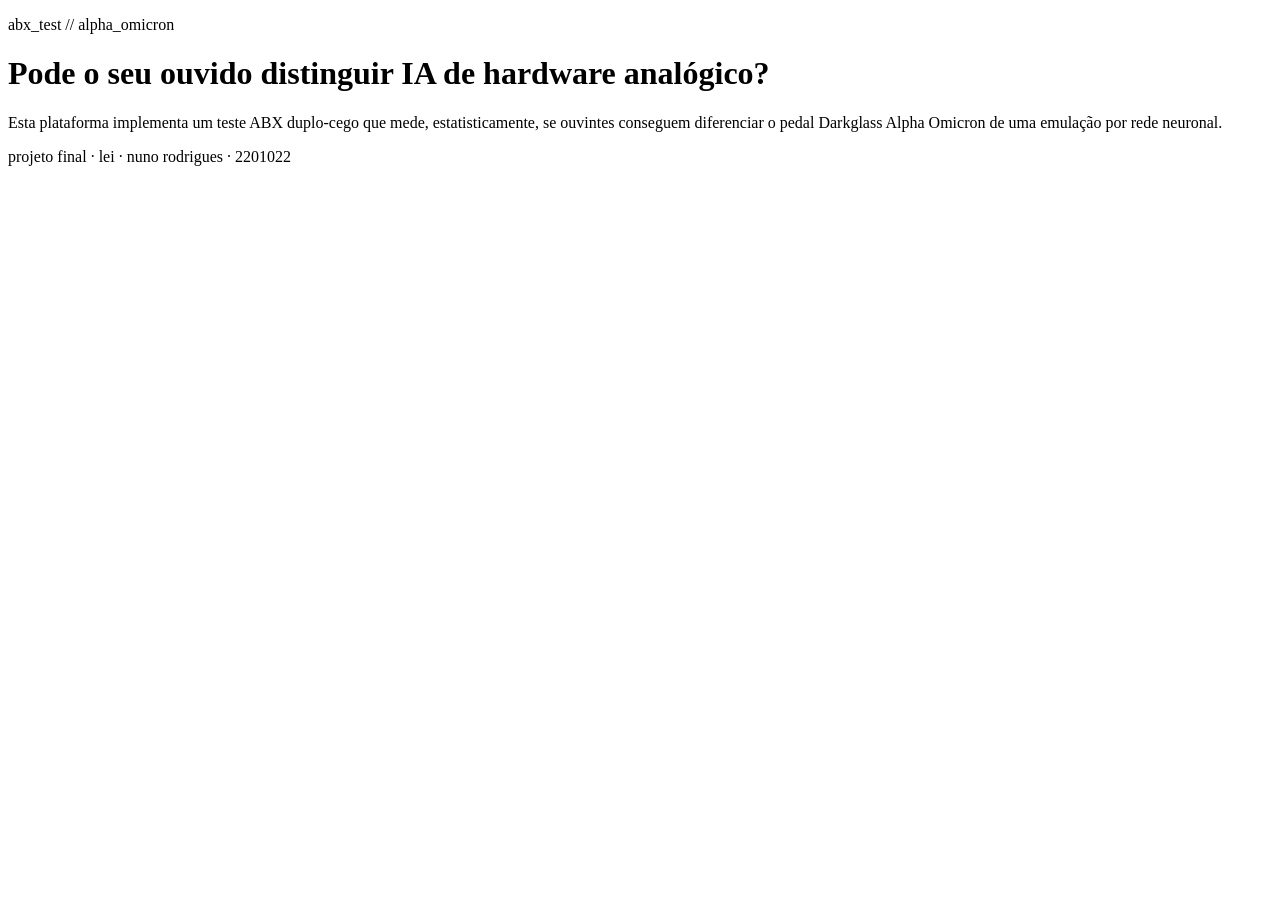
==== src/webapp_abx/index.html @ d3071142 "feat: código inicial da webapp ABX" ====
<!DOCTYPE html>
<html lang="pt">
<head>
    <meta charset="UTF-8">
    <meta name="viewport" content="width=device-width, initial-scale=1.0">
    <title>ABX Test · Alpha Omicron</title>
</head>
<body>

<header>
    <p>abx_test // alpha_omicron</p>
</header>

<main>
    <h1>Pode o seu ouvido distinguir IA de hardware analógico?</h1>
    <p>
        Esta plataforma implementa um teste ABX duplo-cego que mede,
        estatisticamente, se ouvintes conseguem diferenciar o pedal
        Darkglass Alpha Omicron de uma emulação por rede neuronal.
    </p>
</main>

<footer>
    <p>projeto final · lei · nuno rodrigues · 2201022</p>
</footer>

</body>
</html>
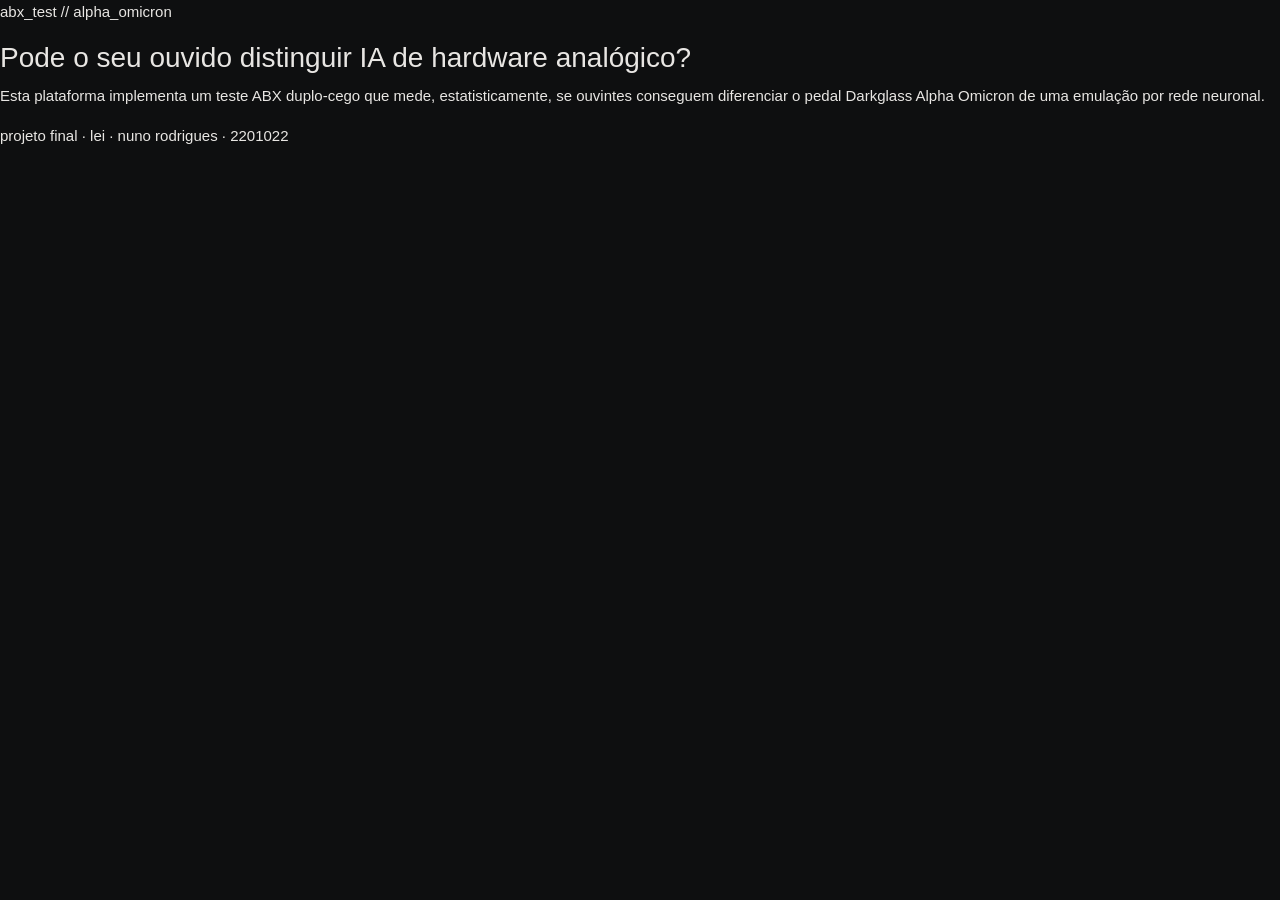
==== commit 84fa5999: "feat: adicionar base.css com tema dark e tipografia" ====
--- a/src/webapp_abx/index.html
+++ b/src/webapp_abx/index.html
@@ -4,6 +4,7 @@
     <meta charset="UTF-8">
     <meta name="viewport" content="width=device-width, initial-scale=1.0">
     <title>ABX Test · Alpha Omicron</title>
+    <link rel="stylesheet" href="css/base.css">
 </head>
 <body>
 
--- a/src/webapp_abx/css/base.css
+++ b/src/webapp_abx/css/base.css
@@ -0,0 +1,63 @@
+/* ============================================================
+   base.css — variáveis, reset, tipografia
+   ============================================================ */
+
+:root {
+    /* Paleta (dark por defeito) */
+    --bg-primary:    #0e0f10;
+    --bg-secondary:  #17191b;
+    --bg-tertiary:   #1f2225;
+    --text-primary:  #e8e6e3;
+    --text-secondary:#a8a6a3;
+    --text-tertiary: #6a6865;
+    --border-weak:   rgba(232, 230, 227, 0.08);
+    --border-medium: rgba(232, 230, 227, 0.15);
+    --border-strong: rgba(232, 230, 227, 0.30);
+    --accent:        #e8e6e3;
+    --accent-inverse:#0e0f10;
+
+    /* Tipografia */
+    --font-sans: -apple-system, BlinkMacSystemFont, "Segoe UI", Roboto, Arial, sans-serif;
+    --font-mono: "SF Mono", Menlo, Consolas, "Courier New", monospace;
+
+    /* Raios de canto */
+    --radius-sm: 4px;
+    --radius-md: 8px;
+    --radius-lg: 12px;
+
+    /* Transições */
+    --transition: 0.15s ease;
+
+    /* Largura máxima de conteúdo */
+    --content-max: 920px;
+}
+
+/* Reset mínimo */
+*, *::before, *::after {
+    box-sizing: border-box;
+    margin: 0;
+    padding: 0;
+}
+
+html {
+    font-size: 16px;
+}
+
+body {
+    font-family: var(--font-sans);
+    background: var(--bg-primary);
+    color: var(--text-primary);
+    line-height: 1.6;
+    min-height: 100vh;
+    -webkit-font-smoothing: antialiased;
+}
+
+/* Tipografia base */
+h1 { font-size: 28px; font-weight: 500; line-height: 1.3; margin-bottom: 0.5rem; }
+h2 { font-size: 20px; font-weight: 500; line-height: 1.3; margin-bottom: 0.5rem; }
+h3 { font-size: 16px; font-weight: 500; line-height: 1.3; margin-bottom: 0.5rem; }
+
+p {
+    font-size: 15px;
+    margin-bottom: 1rem;
+}
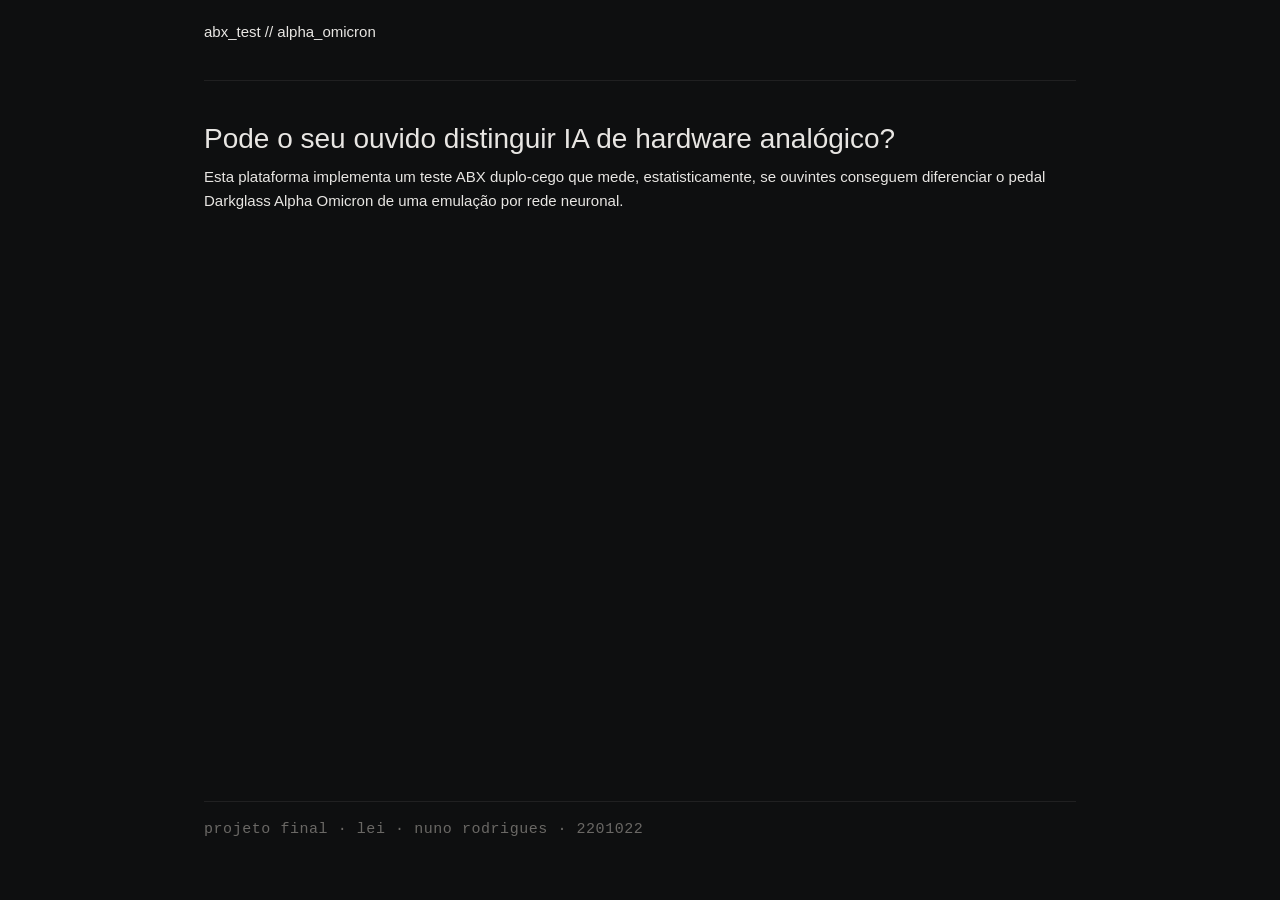
==== commit f82dc3eb: "feat: layout.css com estrutura header/main/footer" ====
--- a/src/webapp_abx/index.html
+++ b/src/webapp_abx/index.html
@@ -5,10 +5,11 @@
     <meta name="viewport" content="width=device-width, initial-scale=1.0">
     <title>ABX Test · Alpha Omicron</title>
     <link rel="stylesheet" href="css/base.css">
+    <link rel="stylesheet" href="css/layout.css">
 </head>
 <body>
-
-<header>
+<div class="page-wrap">
+<header class="site">
     <p>abx_test // alpha_omicron</p>
 </header>
 
@@ -21,9 +22,9 @@
     </p>
 </main>
 
-<footer>
+<footer class="site">
     <p>projeto final · lei · nuno rodrigues · 2201022</p>
 </footer>
-
+</div>
 </body>
 </html>
--- a/src/webapp_abx/css/base.css
+++ b/src/webapp_abx/css/base.css
@@ -1,7 +1,3 @@
-/* ============================================================
-   base.css — variáveis, reset, tipografia
-   ============================================================ */
-
 :root {
     /* Paleta (dark por defeito) */
     --bg-primary:    #0e0f10;
--- a/src/webapp_abx/css/layout.css
+++ b/src/webapp_abx/css/layout.css
@@ -0,0 +1,34 @@
+.page-wrap {
+    max-width: var(--content-max);
+    margin: 0 auto;
+    padding: 0 1.5rem;
+}
+
+header.site {
+    display: flex;
+    justify-content: space-between;
+    align-items: center;
+    padding: 1.25rem 0;
+    border-bottom: 1px solid var(--border-weak);
+    flex-wrap: wrap;
+    gap: 1rem;
+}
+
+main {
+    padding: 2.5rem 0 3rem;
+    min-height: calc(100vh - 180px);
+}
+
+footer.site {
+    padding: 1rem 0;
+    border-top: 1px solid var(--border-weak);
+    font-family: var(--font-mono);
+    font-size: 11px;
+    color: var(--text-tertiary);
+    letter-spacing: 0.05em;
+}
+
+/* Media query básica para mobile */
+@media (max-width: 640px) {
+    h1 { font-size: 24px; }
+}
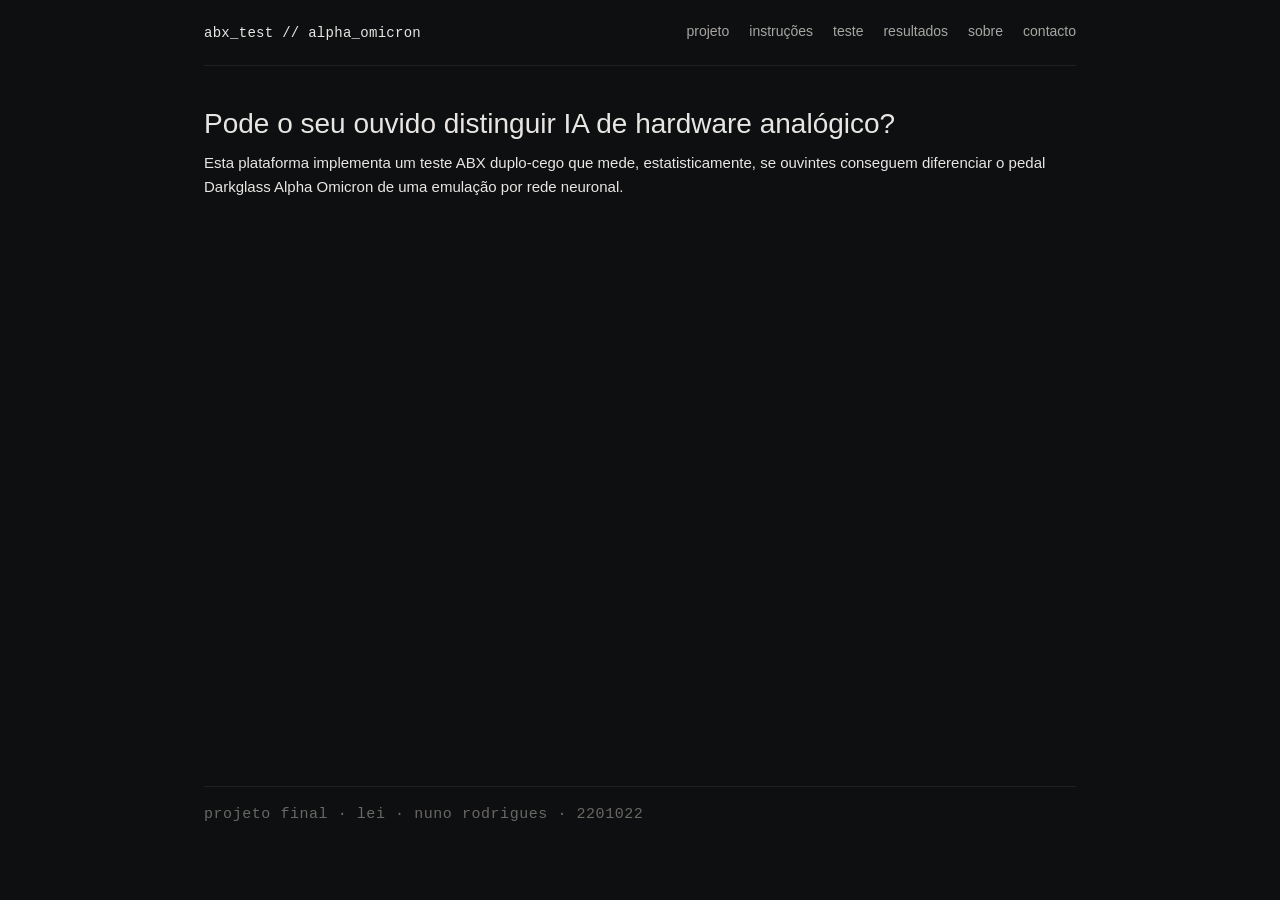
==== commit 3e6f6a8a: "feat: navegação principal" ====
--- a/src/webapp_abx/index.html
+++ b/src/webapp_abx/index.html
@@ -4,15 +4,23 @@
     <meta charset="UTF-8">
     <meta name="viewport" content="width=device-width, initial-scale=1.0">
     <title>ABX Test · Alpha Omicron</title>
+
     <link rel="stylesheet" href="css/base.css">
     <link rel="stylesheet" href="css/layout.css">
 </head>
 <body>
 <div class="page-wrap">
-<header class="site">
-    <p>abx_test // alpha_omicron</p>
-</header>
-
+    <header class="site">
+        <a href="index.html" class="brand">abx_test // alpha_omicron</a>
+        <nav class="site" aria-label="navegação principal">
+            <a href="project.html">projeto</a>
+            <a href="instructions.html">instruções</a>
+            <a href="test.html">teste</a>
+            <a href="results.html">resultados</a>
+            <a href="about.html">sobre</a>
+            <a href="contact.html">contacto</a>
+        </nav>
+    </header>
 <main>
     <h1>Pode o seu ouvido distinguir IA de hardware analógico?</h1>
     <p>
--- a/src/webapp_abx/css/layout.css
+++ b/src/webapp_abx/css/layout.css
@@ -28,7 +28,47 @@
     letter-spacing: 0.05em;
 }
 
+.brand {
+    font-family: var(--font-mono);
+    font-size: 14px;
+    letter-spacing: 0.02em;
+    color: var(--text-primary);
+    text-decoration: none;
+}
+
+.brand:hover {
+    text-decoration: none;
+}
+
+/* Navegação */
+nav.site {
+    display: flex;
+    align-items: center;
+    gap: 1.25rem;
+    flex-wrap: wrap;
+}
+
+nav.site a {
+    color: var(--text-secondary);
+    text-decoration: none;
+    font-size: 14px;
+    padding-bottom: 2px;
+    border-bottom: 1px solid transparent;
+    transition: color var(--transition), border-color var(--transition);
+}
+
+nav.site a:hover {
+    color: var(--text-primary);
+}
+
+nav.site a.active {
+    color: var(--text-primary);
+    border-bottom-color: var(--text-primary);
+}
+
 /* Media query básica para mobile */
 @media (max-width: 640px) {
     h1 { font-size: 24px; }
+    nav.site { gap: 0.75rem; }
+    nav.site a { font-size: 13px; }
 }
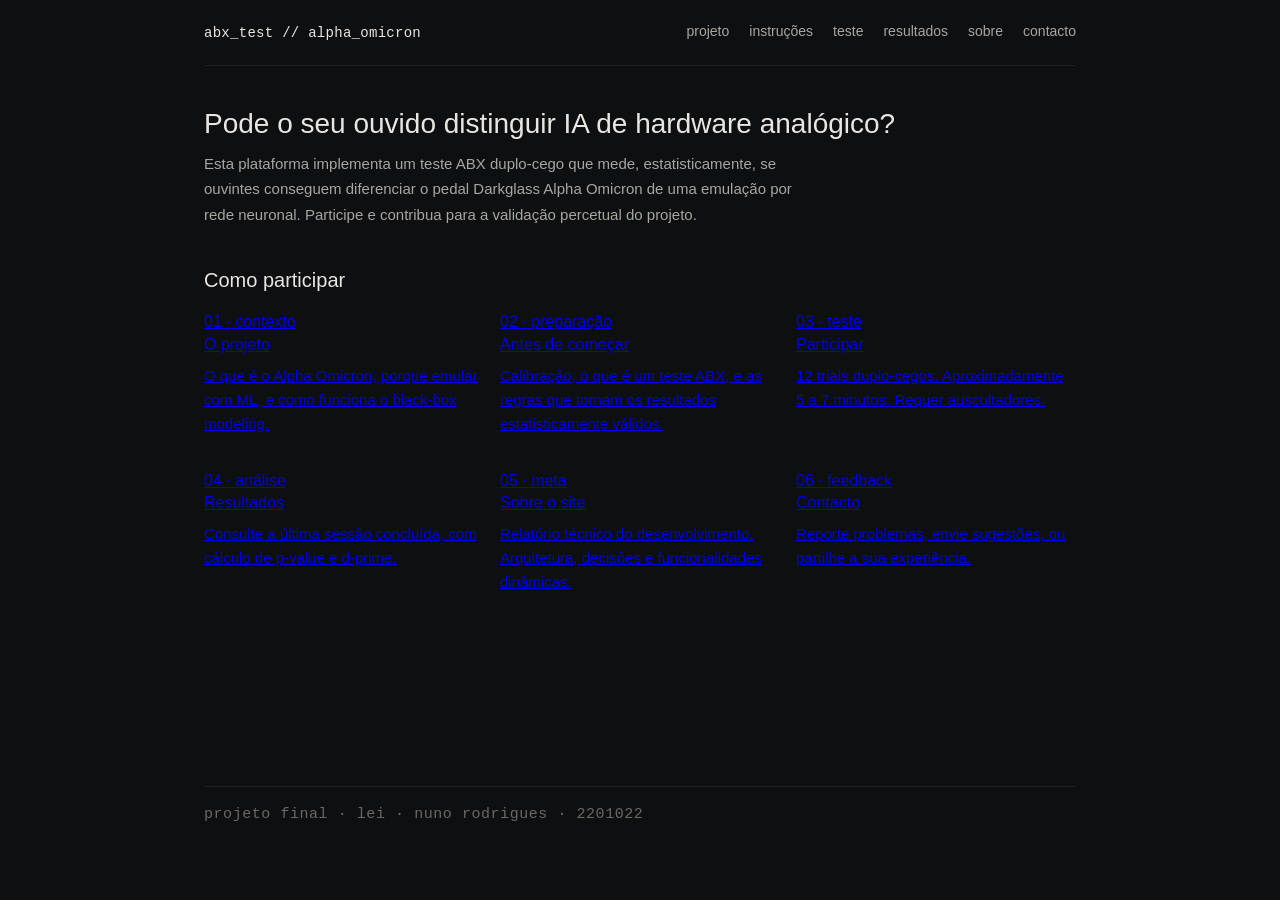
==== commit 68ee4839: "feat: index.html como página de distribuição com 6 cards" ====
--- a/src/webapp_abx/index.html
+++ b/src/webapp_abx/index.html
@@ -7,6 +7,7 @@
 
     <link rel="stylesheet" href="css/base.css">
     <link rel="stylesheet" href="css/layout.css">
+    <link rel="stylesheet" href="css/components.css">
 </head>
 <body>
 <div class="page-wrap">
@@ -21,15 +22,66 @@
             <a href="contact.html">contacto</a>
         </nav>
     </header>
-<main>
-    <h1>Pode o seu ouvido distinguir IA de hardware analógico?</h1>
-    <p>
-        Esta plataforma implementa um teste ABX duplo-cego que mede,
-        estatisticamente, se ouvintes conseguem diferenciar o pedal
-        Darkglass Alpha Omicron de uma emulação por rede neuronal.
-    </p>
-</main>
+    <main>
+        <section>
+            <h1>Pode o seu ouvido distinguir IA de hardware analógico?</h1>
+            <p class="lead">
+                Esta plataforma implementa um teste ABX duplo-cego que mede,
+                estatisticamente, se ouvintes conseguem diferenciar o pedal
+                Darkglass Alpha Omicron de uma emulação por rede neuronal.
+                Participe e contribua para a validação percetual do projeto.
+            </p>
+        </section>
 
+        <section>
+            <h2>Como participar</h2>
+            <div class="grid-3">
+
+                <a href="project.html" class="card-link">
+                    <span class="kicker">01 · contexto</span>
+                    <h3>O projeto</h3>
+                    <p>O que é o Alpha Omicron, porque emular com ML, e como
+                        funciona o black-box modeling.</p>
+                </a>
+
+                <a href="instructions.html" class="card-link">
+                    <span class="kicker">02 · preparação</span>
+                    <h3>Antes de começar</h3>
+                    <p>Calibração, o que é um teste ABX, e as regras que tornam
+                        os resultados estatisticamente válidos.</p>
+                </a>
+
+                <a href="test.html" class="card-link featured">
+                    <span class="kicker">03 · teste</span>
+                    <h3>Participar</h3>
+                    <p>12 trials duplo-cegos. Aproximadamente 5 a 7 minutos.
+                        Requer auscultadores.</p>
+                </a>
+
+                <a href="results.html" class="card-link">
+                    <span class="kicker">04 · análise</span>
+                    <h3>Resultados</h3>
+                    <p>Consulte a última sessão concluída, com cálculo de p-value
+                        e d-prime.</p>
+                </a>
+
+                <a href="about.html" class="card-link">
+                    <span class="kicker">05 · meta</span>
+                    <h3>Sobre o site</h3>
+                    <p>Relatório técnico do desenvolvimento. Arquitetura, decisões
+                        e funcionalidades dinâmicas.</p>
+                </a>
+
+                <a href="contact.html" class="card-link">
+                    <span class="kicker">06 · feedback</span>
+                    <h3>Contacto</h3>
+                    <p>Reporte problemas, envie sugestões, ou partilhe a sua
+                        experiência.</p>
+                </a>
+
+            </div>
+        </section>
+    </main>
 <footer class="site">
     <p>projeto final · lei · nuno rodrigues · 2201022</p>
 </footer>
--- a/src/webapp_abx/css/base.css
+++ b/src/webapp_abx/css/base.css
@@ -56,4 +56,27 @@
 p {
     font-size: 15px;
     margin-bottom: 1rem;
+}
+
+p.lead {
+    font-size: 15px;
+    color: var(--text-secondary);
+    max-width: 600px;
+    line-height: 1.7;
+    margin-bottom: 2rem;
+}
+
+section {
+    margin-bottom: 2.5rem;
+}
+
+section h2 {
+    margin-bottom: 1rem;
+}
+
+.grid-3 {
+    display: grid;
+    grid-template-columns: repeat(3, 1fr);
+    gap: 1rem;
+    margin-top: 1rem;
 }
--- a/src/webapp_abx/css/layout.css
+++ b/src/webapp_abx/css/layout.css
@@ -71,4 +71,5 @@
     h1 { font-size: 24px; }
     nav.site { gap: 0.75rem; }
     nav.site a { font-size: 13px; }
+    .grid-3 { grid-template-columns: 1fr; }
 }
--- a/src/webapp_abx/css/components.css
+++ b/src/webapp_abx/css/components.css
@@ -0,0 +1,16 @@
+.card {
+    background: var(--bg-secondary);
+    border: 1px solid var(--border-weak);
+    border-radius: var(--radius-lg);
+    padding: 1.25rem;
+}
+
+.card h3 {
+    margin-bottom: 0.5rem;
+}
+
+.card p {
+    color: var(--text-secondary);
+    font-size: 14px;
+    margin-bottom: 0;
+}
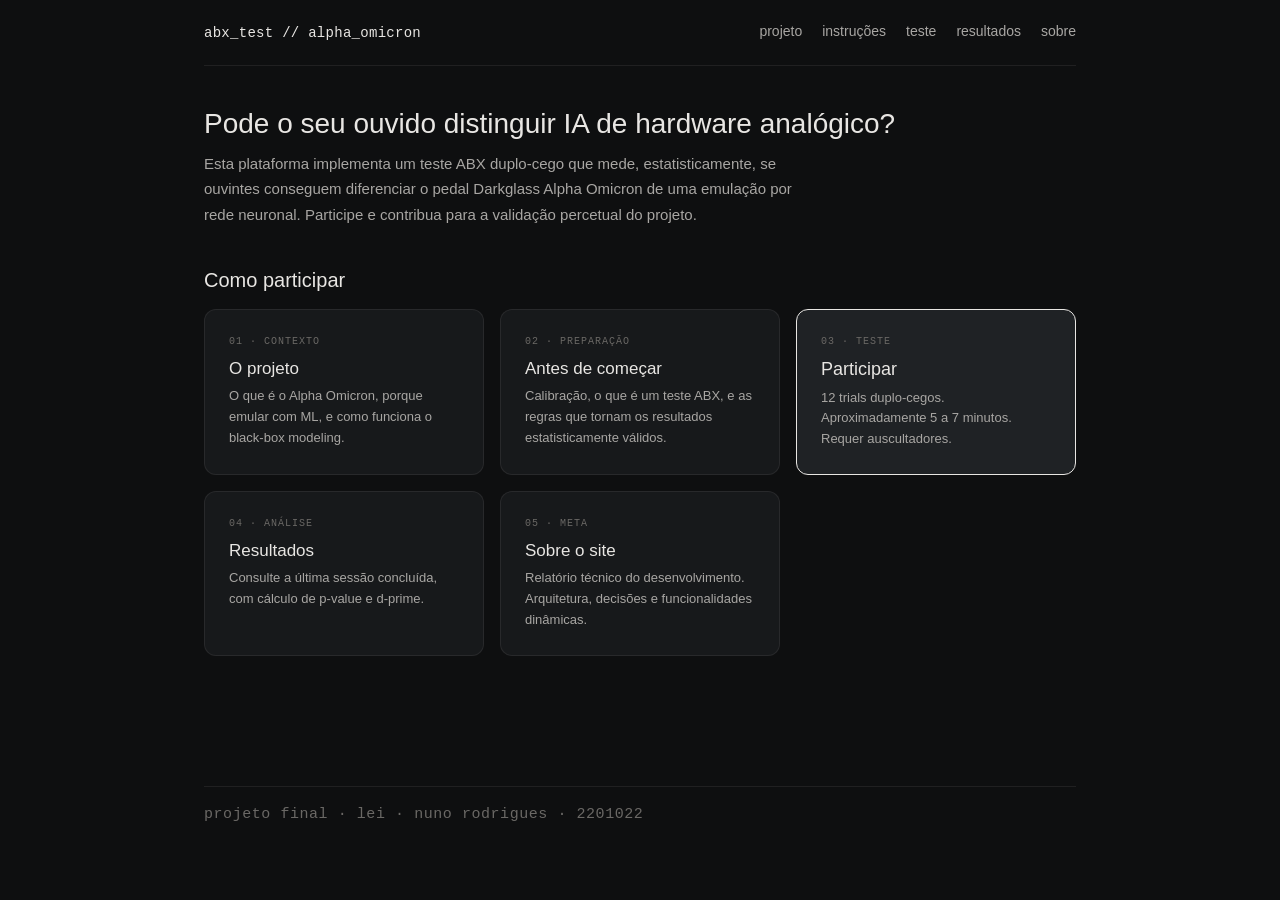
==== commit 0079dffd: "refactor: remover a página "contact.html"" ====
--- a/src/webapp_abx/index.html
+++ b/src/webapp_abx/index.html
@@ -19,7 +19,6 @@
             <a href="test.html">teste</a>
             <a href="results.html">resultados</a>
             <a href="about.html">sobre</a>
-            <a href="contact.html">contacto</a>
         </nav>
     </header>
     <main>
@@ -72,13 +71,6 @@
                         e funcionalidades dinâmicas.</p>
                 </a>
 
-                <a href="contact.html" class="card-link">
-                    <span class="kicker">06 · feedback</span>
-                    <h3>Contacto</h3>
-                    <p>Reporte problemas, envie sugestões, ou partilhe a sua
-                        experiência.</p>
-                </a>
-
             </div>
         </section>
     </main>
--- a/src/webapp_abx/css/base.css
+++ b/src/webapp_abx/css/base.css
@@ -73,10 +73,3 @@
 section h2 {
     margin-bottom: 1rem;
 }
-
-.grid-3 {
-    display: grid;
-    grid-template-columns: repeat(3, 1fr);
-    gap: 1rem;
-    margin-top: 1rem;
-}
--- a/src/webapp_abx/css/layout.css
+++ b/src/webapp_abx/css/layout.css
@@ -26,6 +26,27 @@
     font-size: 11px;
     color: var(--text-tertiary);
     letter-spacing: 0.05em;
+}
+
+.grid-2 {
+    display: grid;
+    grid-template-columns: repeat(2, 1fr);
+    gap: 1rem;
+    margin-top: 1rem;
+}
+
+.grid-3 {
+    display: grid;
+    grid-template-columns: repeat(3, 1fr);
+    gap: 1rem;
+    margin-top: 1rem;
+}
+
+.grid-4 {
+    display: grid;
+    grid-template-columns: repeat(4, 1fr);
+    gap: 0.75rem;
+    margin-top: 1rem;
 }
 
 .brand {
@@ -66,10 +87,17 @@
     border-bottom-color: var(--text-primary);
 }
 
+.results-stats {
+    margin: 1.5rem 0;
+}
+
 /* Media query básica para mobile */
 @media (max-width: 640px) {
     h1 { font-size: 24px; }
     nav.site { gap: 0.75rem; }
     nav.site a { font-size: 13px; }
-    .grid-3 { grid-template-columns: 1fr; }
+    .grid-3, .grid-2 { grid-template-columns: 1fr; }
+    .sample-grid { grid-template-columns: 1fr; }
+    .sample-card.x { grid-column: span 1; }
+    .grid-4 { grid-template-columns: repeat(2, 1fr); }
 }
--- a/src/webapp_abx/css/components.css
+++ b/src/webapp_abx/css/components.css
@@ -13,4 +13,415 @@
     color: var(--text-secondary);
     font-size: 14px;
     margin-bottom: 0;
+}
+
+/* card clicável */
+.card-link {
+    display: block;
+    padding: 1.5rem;
+    background: var(--bg-secondary);
+    border: 1px solid var(--border-weak);
+    border-radius: var(--radius-lg);
+    text-decoration: none;
+    color: var(--text-primary);
+    transition: border-color var(--transition), transform var(--transition);
+}
+
+.card-link:hover {
+    border-color: var(--border-strong);
+    text-decoration: none;
+    transform: translateY(-2px);
+}
+
+.card-link h3 {
+    font-size: 17px;
+    margin-bottom: 6px;
+}
+
+.card-link p {
+    font-size: 13px;
+    color: var(--text-secondary);
+    margin: 0;
+}
+
+.card-link.featured {
+    border-color: var(--text-primary);
+    background: var(--bg-tertiary);
+}
+
+.card-link.featured:hover {
+    transform: translateY(-3px);
+}
+
+.card-link.featured h3 {
+    font-size: 18px;
+}
+
+.kicker {
+    display: block;
+    font-family: var(--font-mono);
+    font-size: 10px;
+    text-transform: uppercase;
+    letter-spacing: 0.1em;
+    color: var(--text-tertiary);
+    margin-bottom: 8px;
+}
+
+/* Imagens */
+.product-shot {
+    margin: 1.5rem 0;
+}
+
+.product-shot img {
+    width: 100%;
+    max-width: 500px;
+    height: auto;
+    display: block;
+    border-radius: var(--radius-md);
+    border: 1px solid var(--border-weak);
+}
+
+.product-shot figcaption {
+    font-family: var(--font-mono);
+    font-size: 11px;
+    color: var(--text-tertiary);
+    margin-top: 8px;
+    letter-spacing: 0.03em;
+}
+
+.product-shot figcaption a {
+    color: var(--text-secondary);
+    text-decoration: underline;
+    text-decoration-color: var(--border-medium);
+    text-underline-offset: 2px;
+}
+
+.product-shot figcaption a:hover {
+    color: var(--text-primary);
+}
+
+/* Step list (01, 02, 03...) */
+.step-list {
+    list-style: none;
+    counter-reset: step;
+}
+
+.step-list li {
+    counter-increment: step;
+    position: relative;
+    padding-left: 3.5rem;
+    margin-bottom: 1.25rem;
+    min-height: 2rem;
+}
+
+.step-list li::before {
+    content: counter(step, decimal-leading-zero);
+    position: absolute;
+    left: 0;
+    top: 0;
+    font-family: var(--font-mono);
+    font-size: 13px;
+    color: var(--text-tertiary);
+    border: 1px solid var(--border-medium);
+    border-radius: var(--radius-md);
+    padding: 4px 8px;
+}
+
+.step-list li strong {
+    color: var(--text-primary);
+    margin-right: 4px;
+}
+
+/* ---------- Inline code ---------- */
+code {
+    font-family: var(--font-mono);
+    font-size: 0.92em;
+    background: var(--bg-secondary);
+    padding: 2px 6px;
+    border-radius: var(--radius-sm);
+    color: var(--text-primary);
+}
+/* ---------- Botões ---------- */
+.btn {
+    display: inline-block;
+    padding: 10px 20px;
+    font-family: var(--font-mono);
+    font-size: 13px;
+    letter-spacing: 0.05em;
+    background: transparent;
+    border: 1px solid var(--border-strong);
+    border-radius: var(--radius-md);
+    color: var(--text-primary);
+    cursor: pointer;
+    text-decoration: none;
+    transition: background var(--transition), border-color var(--transition);
+}
+
+.btn:hover {
+    background: var(--bg-secondary);
+    text-decoration: none;
+}
+
+.btn:disabled {
+    opacity: 0.4;
+    cursor: not-allowed;
+}
+
+.btn.primary {
+    background: var(--accent);
+    color: var(--accent-inverse);
+    border-color: var(--accent);
+}
+
+.btn.primary:hover {
+    opacity: 0.85;
+    background: var(--accent);
+}
+
+.button-row {
+    display: flex;
+    gap: 12px;
+    flex-wrap: wrap;
+    margin-top: 1rem;
+}
+
+/* Stats (reutilizada no intro ) */
+.stat {
+    background: var(--bg-secondary);
+    border-radius: var(--radius-md);
+    padding: 14px;
+}
+
+.stat-label {
+    font-family: var(--font-mono);
+    font-size: 10px;
+    color: var(--text-tertiary);
+    text-transform: uppercase;
+    letter-spacing: 0.08em;
+    margin-bottom: 6px;
+}
+
+.stat-value {
+    font-size: 22px;
+    font-weight: 500;
+    font-family: var(--font-mono);
+    color: var(--text-primary);
+}
+
+.intro-stats {
+    margin: 1.5rem 0 2rem;
+}
+
+/* Teste: meta + progresso */
+.trial-meta {
+    display: flex;
+    justify-content: space-between;
+    font-family: var(--font-mono);
+    font-size: 11px;
+    color: var(--text-tertiary);
+    text-transform: uppercase;
+    letter-spacing: 0.05em;
+    margin-bottom: 1rem;
+}
+
+.progress-bar {
+    display: flex;
+    gap: 4px;
+    margin-bottom: 2rem;
+}
+
+.progress-cell {
+    flex: 1;
+    height: 6px;
+    border-radius: 2px;
+    background: var(--bg-secondary);
+    transition: background var(--transition);
+}
+
+.progress-cell.done {
+    background: var(--text-primary);
+}
+
+.progress-cell.current {
+    background: var(--text-secondary);
+}
+
+/* Teste: samples A/B/X */
+.sample-grid {
+    display: grid;
+    grid-template-columns: 1fr 1fr;
+    gap: 12px;
+    margin-bottom: 1rem;
+}
+
+.sample-card {
+    background: var(--bg-secondary);
+    border: 1px solid var(--border-weak);
+    border-radius: var(--radius-lg);
+    padding: 1.25rem;
+}
+
+.sample-card.x {
+    grid-column: span 2;
+    background: var(--bg-tertiary);
+    border-color: var(--border-medium);
+}
+
+.sample-label {
+    display: flex;
+    justify-content: space-between;
+    align-items: baseline;
+    margin-bottom: 12px;
+}
+
+.sample-name {
+    font-family: var(--font-mono);
+    font-size: 14px;
+    letter-spacing: 0.1em;
+}
+
+.sample-id {
+    font-family: var(--font-mono);
+    font-size: 11px;
+    color: var(--text-tertiary);
+}
+
+.play-btn {
+    width: 100%;
+    padding: 16px;
+    font-family: var(--font-mono);
+    font-size: 13px;
+    letter-spacing: 0.05em;
+    background: transparent;
+    border: 1px solid var(--border-medium);
+    border-radius: var(--radius-md);
+    cursor: pointer;
+    color: var(--text-primary);
+    transition: background var(--transition), border-color var(--transition);
+}
+
+.play-btn:hover {
+    background: var(--bg-primary);
+    border-color: var(--border-strong);
+}
+
+.play-btn.playing {
+    background: var(--accent);
+    color: var(--accent-inverse);
+    border-color: var(--accent);
+}
+
+/* Teste: resposta */
+.answer-row {
+    margin-top: 2rem;
+    padding-top: 1.5rem;
+    border-top: 1px solid var(--border-weak);
+}
+
+.answer-prompt {
+    font-size: 14px;
+    color: var(--text-secondary);
+    margin-bottom: 12px;
+}
+
+.answer-btns {
+    display: grid;
+    grid-template-columns: 1fr 1fr;
+    gap: 12px;
+    margin-bottom: 1.5rem;
+}
+
+.answer-btn {
+    padding: 14px;
+    font-family: var(--font-mono);
+    font-size: 14px;
+    letter-spacing: 0.1em;
+    background: transparent;
+    border: 1px solid var(--border-medium);
+    border-radius: var(--radius-md);
+    cursor: pointer;
+    color: var(--text-primary);
+    transition: all var(--transition);
+}
+
+.answer-btn:hover {
+    border-color: var(--text-primary);
+    background: var(--bg-secondary);
+}
+
+.answer-btn.selected {
+    border-color: var(--text-primary);
+    background: var(--accent);
+    color: var(--accent-inverse);
+}
+
+.submit-row {
+    display: flex;
+    justify-content: flex-end;
+}
+
+/* Barra de progresso animada (results) */
+.bar-track {
+    background: var(--bg-secondary);
+    border-radius: var(--radius-md);
+    height: 10px;
+    overflow: hidden;
+    margin-top: 8px;
+}
+
+.bar-fill {
+    height: 100%;
+    background: var(--text-primary);
+    width: 0;
+    transition: width 1.2s ease-out;
+    border-radius: var(--radius-md);
+}
+
+/* Pills de resultado por trial */
+.trial-result-list {
+    display: grid;
+    grid-template-columns: repeat(auto-fit, minmax(60px, 1fr));
+    gap: 6px;
+    margin-top: 12px;
+}
+
+.trial-pill {
+    font-family: var(--font-mono);
+    font-size: 11px;
+    text-align: center;
+    padding: 8px 4px;
+    border-radius: var(--radius-sm);
+    background: var(--bg-secondary);
+    border: 1px solid var(--border-weak);
+}
+
+.trial-pill.hit {
+    background: rgba(127, 176, 105, 0.15);
+    border-color: rgba(127, 176, 105, 0.3);
+    color: #7fb069;
+}
+
+.trial-pill.miss {
+    background: rgba(224, 122, 95, 0.12);
+    border-color: rgba(224, 122, 95, 0.25);
+    color: #e07a5f;
+}
+
+/* Utilitários de texto/espaçamento */
+.muted { color: var(--text-secondary); }
+.dim   { color: var(--text-tertiary); }
+.mono  { font-family: var(--font-mono); }
+
+.text-sm { font-size: 12px; }
+.mt-sm   { margin-top: 1rem; }
+.mt-lg   { margin-top: 2rem; }
+
+.stat-caption {
+    font-size: 13px;
+    margin-bottom: 0.5rem;
+}
+
+.interpretation-text {
+    font-size: 14px;
+    line-height: 1.7;
 }
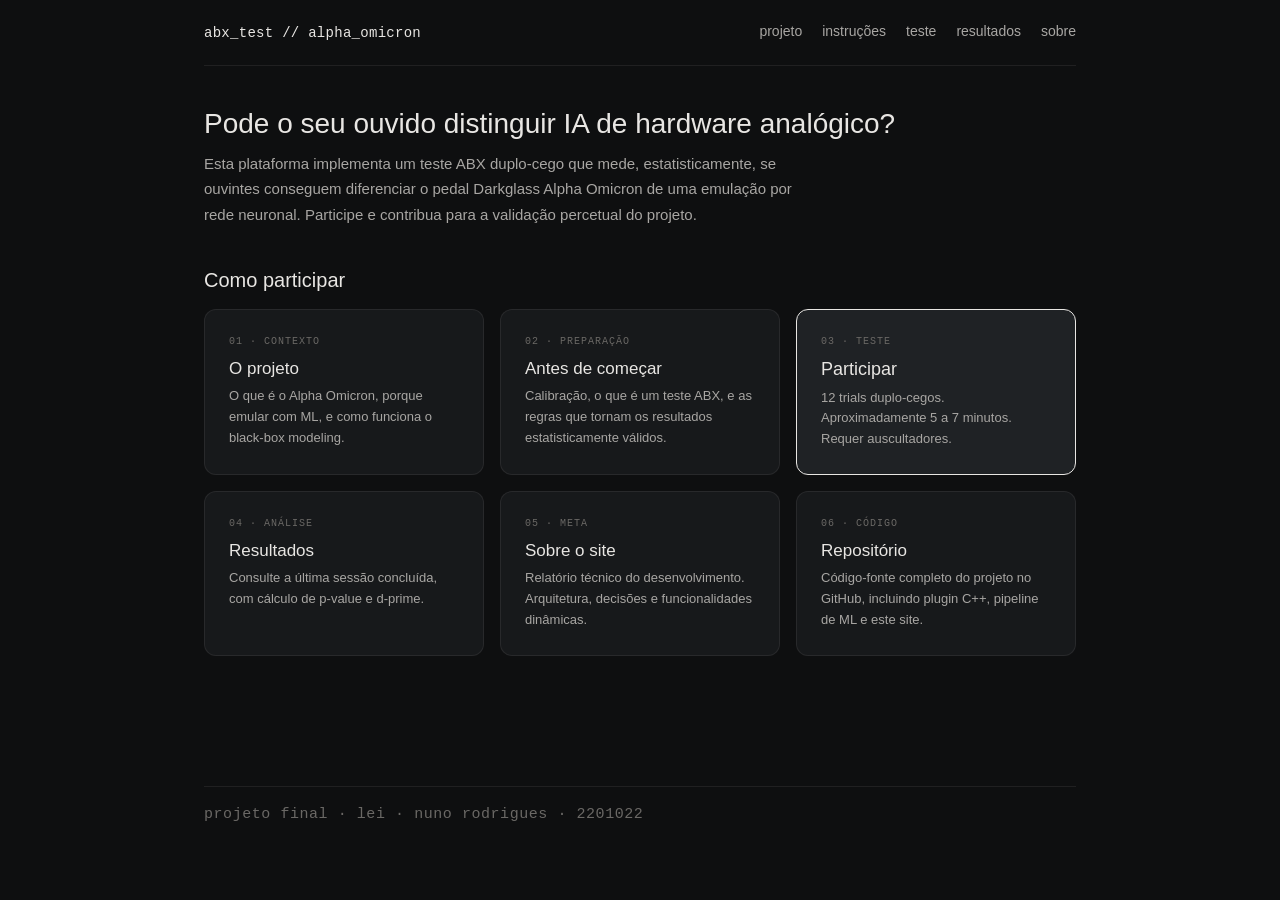
==== commit ac70a72c: "feat: adicionar "card-link" ao index.html com um link para o repositório do projeto" ====
--- a/src/webapp_abx/index.html
+++ b/src/webapp_abx/index.html
@@ -71,6 +71,14 @@
                         e funcionalidades dinâmicas.</p>
                 </a>
 
+                <a href="https://github.com/Zz0ne/Emulacao_de_Pedal_Analogico_com_Machine_Learning"
+                   target="_blank" rel="noopener" class="card-link">
+                    <span class="kicker">06 · código</span>
+                    <h3>Repositório</h3>
+                    <p>Código-fonte completo do projeto no GitHub, incluindo
+                        plugin C++, pipeline de ML e este site.</p>
+                </a>
+
             </div>
         </section>
     </main>
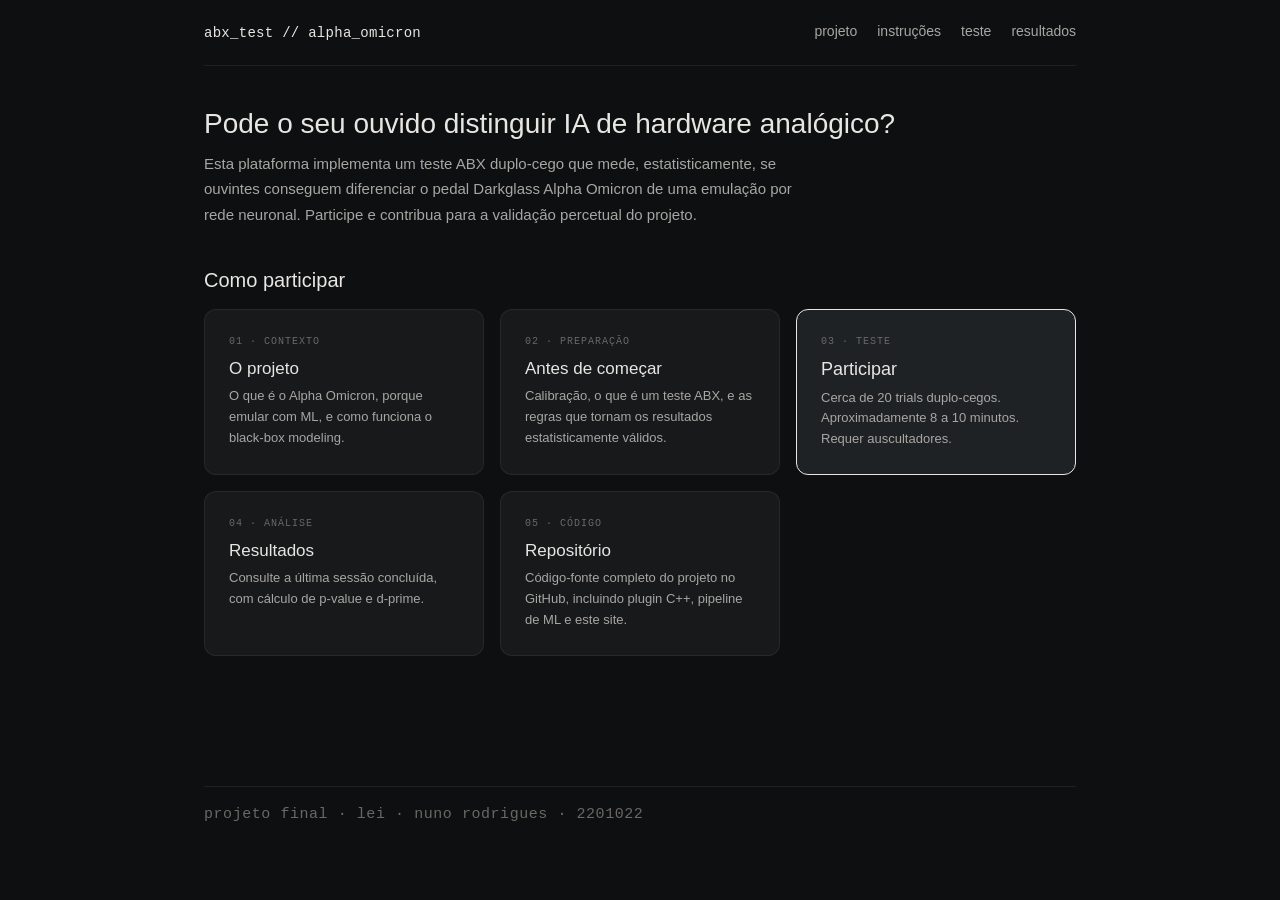
==== commit a28279f9: "feat: migrar webapp_abx para teste ABX real + deploy Docker" ====
--- a/src/webapp_abx/index.html
+++ b/src/webapp_abx/index.html
@@ -18,7 +18,6 @@
             <a href="instructions.html">instruções</a>
             <a href="test.html">teste</a>
             <a href="results.html">resultados</a>
-            <a href="about.html">sobre</a>
         </nav>
     </header>
     <main>
@@ -53,8 +52,8 @@
                 <a href="test.html" class="card-link featured">
                     <span class="kicker">03 · teste</span>
                     <h3>Participar</h3>
-                    <p>12 trials duplo-cegos. Aproximadamente 5 a 7 minutos.
-                        Requer auscultadores.</p>
+                    <p>Cerca de 20 trials duplo-cegos. Aproximadamente 8 a 10
+                        minutos. Requer auscultadores.</p>
                 </a>
 
                 <a href="results.html" class="card-link">
@@ -64,16 +63,9 @@
                         e d-prime.</p>
                 </a>
 
-                <a href="about.html" class="card-link">
-                    <span class="kicker">05 · meta</span>
-                    <h3>Sobre o site</h3>
-                    <p>Relatório técnico do desenvolvimento. Arquitetura, decisões
-                        e funcionalidades dinâmicas.</p>
-                </a>
-
                 <a href="https://github.com/Zz0ne/Emulacao_de_Pedal_Analogico_com_Machine_Learning"
                    target="_blank" rel="noopener" class="card-link">
-                    <span class="kicker">06 · código</span>
+                    <span class="kicker">05 · código</span>
                     <h3>Repositório</h3>
                     <p>Código-fonte completo do projeto no GitHub, incluindo
                         plugin C++, pipeline de ML e este site.</p>
--- a/src/webapp_abx/css/components.css
+++ b/src/webapp_abx/css/components.css
@@ -1,427 +1,544 @@
 .card {
-    background: var(--bg-secondary);
-    border: 1px solid var(--border-weak);
-    border-radius: var(--radius-lg);
-    padding: 1.25rem;
+  background: var(--bg-secondary);
+  border: 1px solid var(--border-weak);
+  border-radius: var(--radius-lg);
+  padding: 1.25rem;
 }
 
 .card h3 {
-    margin-bottom: 0.5rem;
+  margin-bottom: 0.5rem;
 }
 
 .card p {
-    color: var(--text-secondary);
-    font-size: 14px;
-    margin-bottom: 0;
+  color: var(--text-secondary);
+  font-size: 14px;
+  margin-bottom: 0;
 }
 
 /* card clicável */
 .card-link {
-    display: block;
-    padding: 1.5rem;
-    background: var(--bg-secondary);
-    border: 1px solid var(--border-weak);
-    border-radius: var(--radius-lg);
-    text-decoration: none;
-    color: var(--text-primary);
-    transition: border-color var(--transition), transform var(--transition);
+  display: block;
+  padding: 1.5rem;
+  background: var(--bg-secondary);
+  border: 1px solid var(--border-weak);
+  border-radius: var(--radius-lg);
+  text-decoration: none;
+  color: var(--text-primary);
+  transition:
+    border-color var(--transition),
+    transform var(--transition);
 }
 
 .card-link:hover {
-    border-color: var(--border-strong);
-    text-decoration: none;
-    transform: translateY(-2px);
+  border-color: var(--border-strong);
+  text-decoration: none;
+  transform: translateY(-2px);
 }
 
 .card-link h3 {
-    font-size: 17px;
-    margin-bottom: 6px;
+  font-size: 17px;
+  margin-bottom: 6px;
 }
 
 .card-link p {
-    font-size: 13px;
-    color: var(--text-secondary);
-    margin: 0;
+  font-size: 13px;
+  color: var(--text-secondary);
+  margin: 0;
 }
 
 .card-link.featured {
-    border-color: var(--text-primary);
-    background: var(--bg-tertiary);
+  border-color: var(--text-primary);
+  background: var(--bg-tertiary);
 }
 
 .card-link.featured:hover {
-    transform: translateY(-3px);
+  transform: translateY(-3px);
 }
 
 .card-link.featured h3 {
-    font-size: 18px;
+  font-size: 18px;
 }
 
 .kicker {
-    display: block;
-    font-family: var(--font-mono);
-    font-size: 10px;
-    text-transform: uppercase;
-    letter-spacing: 0.1em;
-    color: var(--text-tertiary);
-    margin-bottom: 8px;
+  display: block;
+  font-family: var(--font-mono);
+  font-size: 10px;
+  text-transform: uppercase;
+  letter-spacing: 0.1em;
+  color: var(--text-tertiary);
+  margin-bottom: 8px;
 }
 
 /* Imagens */
 .product-shot {
-    margin: 1.5rem 0;
+  margin: 1.5rem 0;
 }
 
 .product-shot img {
-    width: 100%;
-    max-width: 500px;
-    height: auto;
-    display: block;
-    border-radius: var(--radius-md);
-    border: 1px solid var(--border-weak);
+  width: 100%;
+  max-width: 500px;
+  height: auto;
+  display: block;
+  border-radius: var(--radius-md);
+  border: 1px solid var(--border-weak);
 }
 
 .product-shot figcaption {
-    font-family: var(--font-mono);
-    font-size: 11px;
-    color: var(--text-tertiary);
-    margin-top: 8px;
-    letter-spacing: 0.03em;
+  font-family: var(--font-mono);
+  font-size: 11px;
+  color: var(--text-tertiary);
+  margin-top: 8px;
+  letter-spacing: 0.03em;
 }
 
 .product-shot figcaption a {
-    color: var(--text-secondary);
-    text-decoration: underline;
-    text-decoration-color: var(--border-medium);
-    text-underline-offset: 2px;
+  color: var(--text-secondary);
+  text-decoration: underline;
+  text-decoration-color: var(--border-medium);
+  text-underline-offset: 2px;
 }
 
 .product-shot figcaption a:hover {
-    color: var(--text-primary);
+  color: var(--text-primary);
 }
 
 /* Step list (01, 02, 03...) */
 .step-list {
-    list-style: none;
-    counter-reset: step;
+  list-style: none;
+  counter-reset: step;
 }
 
 .step-list li {
-    counter-increment: step;
-    position: relative;
-    padding-left: 3.5rem;
-    margin-bottom: 1.25rem;
-    min-height: 2rem;
+  counter-increment: step;
+  position: relative;
+  padding-left: 3.5rem;
+  margin-bottom: 1.25rem;
+  min-height: 2rem;
 }
 
 .step-list li::before {
-    content: counter(step, decimal-leading-zero);
-    position: absolute;
-    left: 0;
-    top: 0;
-    font-family: var(--font-mono);
-    font-size: 13px;
-    color: var(--text-tertiary);
-    border: 1px solid var(--border-medium);
-    border-radius: var(--radius-md);
-    padding: 4px 8px;
+  content: counter(step, decimal-leading-zero);
+  position: absolute;
+  left: 0;
+  top: 0;
+  font-family: var(--font-mono);
+  font-size: 13px;
+  color: var(--text-tertiary);
+  border: 1px solid var(--border-medium);
+  border-radius: var(--radius-md);
+  padding: 4px 8px;
 }
 
 .step-list li strong {
-    color: var(--text-primary);
-    margin-right: 4px;
+  color: var(--text-primary);
+  margin-right: 4px;
 }
 
 /* ---------- Inline code ---------- */
 code {
-    font-family: var(--font-mono);
-    font-size: 0.92em;
-    background: var(--bg-secondary);
-    padding: 2px 6px;
-    border-radius: var(--radius-sm);
-    color: var(--text-primary);
+  font-family: var(--font-mono);
+  font-size: 0.92em;
+  background: var(--bg-secondary);
+  padding: 2px 6px;
+  border-radius: var(--radius-sm);
+  color: var(--text-primary);
 }
 /* ---------- Botões ---------- */
 .btn {
-    display: inline-block;
-    padding: 10px 20px;
-    font-family: var(--font-mono);
-    font-size: 13px;
-    letter-spacing: 0.05em;
-    background: transparent;
-    border: 1px solid var(--border-strong);
-    border-radius: var(--radius-md);
-    color: var(--text-primary);
-    cursor: pointer;
-    text-decoration: none;
-    transition: background var(--transition), border-color var(--transition);
+  display: inline-block;
+  padding: 10px 20px;
+  font-family: var(--font-mono);
+  font-size: 13px;
+  letter-spacing: 0.05em;
+  background: transparent;
+  border: 1px solid var(--border-strong);
+  border-radius: var(--radius-md);
+  color: var(--text-primary);
+  cursor: pointer;
+  text-decoration: none;
+  transition:
+    background var(--transition),
+    border-color var(--transition);
 }
 
 .btn:hover {
-    background: var(--bg-secondary);
-    text-decoration: none;
+  background: var(--bg-secondary);
+  text-decoration: none;
 }
 
 .btn:disabled {
-    opacity: 0.4;
-    cursor: not-allowed;
+  opacity: 0.4;
+  cursor: not-allowed;
 }
 
 .btn.primary {
-    background: var(--accent);
-    color: var(--accent-inverse);
-    border-color: var(--accent);
+  background: var(--accent);
+  color: var(--accent-inverse);
+  border-color: var(--accent);
 }
 
 .btn.primary:hover {
-    opacity: 0.85;
-    background: var(--accent);
+  opacity: 0.85;
+  background: var(--accent);
 }
 
 .button-row {
-    display: flex;
-    gap: 12px;
-    flex-wrap: wrap;
-    margin-top: 1rem;
+  display: flex;
+  gap: 12px;
+  flex-wrap: wrap;
+  margin-top: 1rem;
 }
 
 /* Stats (reutilizada no intro ) */
 .stat {
-    background: var(--bg-secondary);
-    border-radius: var(--radius-md);
-    padding: 14px;
+  background: var(--bg-secondary);
+  border-radius: var(--radius-md);
+  padding: 14px;
 }
 
 .stat-label {
-    font-family: var(--font-mono);
-    font-size: 10px;
-    color: var(--text-tertiary);
-    text-transform: uppercase;
-    letter-spacing: 0.08em;
-    margin-bottom: 6px;
+  font-family: var(--font-mono);
+  font-size: 10px;
+  color: var(--text-tertiary);
+  text-transform: uppercase;
+  letter-spacing: 0.08em;
+  margin-bottom: 6px;
 }
 
 .stat-value {
-    font-size: 22px;
-    font-weight: 500;
-    font-family: var(--font-mono);
-    color: var(--text-primary);
+  font-size: 22px;
+  font-weight: 500;
+  font-family: var(--font-mono);
+  color: var(--text-primary);
 }
 
 .intro-stats {
-    margin: 1.5rem 0 2rem;
+  margin: 1.5rem 0 2rem;
 }
 
 /* Teste: meta + progresso */
 .trial-meta {
-    display: flex;
-    justify-content: space-between;
-    font-family: var(--font-mono);
-    font-size: 11px;
-    color: var(--text-tertiary);
-    text-transform: uppercase;
-    letter-spacing: 0.05em;
-    margin-bottom: 1rem;
+  display: flex;
+  justify-content: space-between;
+  font-family: var(--font-mono);
+  font-size: 11px;
+  color: var(--text-tertiary);
+  text-transform: uppercase;
+  letter-spacing: 0.05em;
+  margin-bottom: 1rem;
 }
 
 .progress-bar {
-    display: flex;
-    gap: 4px;
-    margin-bottom: 2rem;
+  display: flex;
+  gap: 4px;
+  margin-bottom: 2rem;
 }
 
 .progress-cell {
-    flex: 1;
-    height: 6px;
-    border-radius: 2px;
-    background: var(--bg-secondary);
-    transition: background var(--transition);
+  flex: 1;
+  height: 6px;
+  border-radius: 2px;
+  background: var(--bg-secondary);
+  transition: background var(--transition);
 }
 
 .progress-cell.done {
-    background: var(--text-primary);
+  background: var(--text-primary);
 }
 
 .progress-cell.current {
-    background: var(--text-secondary);
+  background: var(--text-secondary);
 }
 
 /* Teste: samples A/B/X */
 .sample-grid {
-    display: grid;
-    grid-template-columns: 1fr 1fr;
-    gap: 12px;
-    margin-bottom: 1rem;
+  display: grid;
+  grid-template-columns: 1fr 1fr;
+  gap: 12px;
+  margin-bottom: 1rem;
 }
 
 .sample-card {
-    background: var(--bg-secondary);
-    border: 1px solid var(--border-weak);
-    border-radius: var(--radius-lg);
-    padding: 1.25rem;
+  background: var(--bg-secondary);
+  border: 1px solid var(--border-weak);
+  border-radius: var(--radius-lg);
+  padding: 1.25rem;
 }
 
 .sample-card.x {
-    grid-column: span 2;
-    background: var(--bg-tertiary);
-    border-color: var(--border-medium);
+  grid-column: span 2;
+  background: var(--bg-tertiary);
+  border-color: var(--border-medium);
 }
 
 .sample-label {
-    display: flex;
-    justify-content: space-between;
-    align-items: baseline;
-    margin-bottom: 12px;
+  display: flex;
+  justify-content: space-between;
+  align-items: baseline;
+  margin-bottom: 12px;
 }
 
 .sample-name {
-    font-family: var(--font-mono);
-    font-size: 14px;
-    letter-spacing: 0.1em;
+  font-family: var(--font-mono);
+  font-size: 14px;
+  letter-spacing: 0.1em;
 }
 
 .sample-id {
-    font-family: var(--font-mono);
-    font-size: 11px;
-    color: var(--text-tertiary);
+  font-family: var(--font-mono);
+  font-size: 11px;
+  color: var(--text-tertiary);
 }
 
 .play-btn {
-    width: 100%;
-    padding: 16px;
-    font-family: var(--font-mono);
-    font-size: 13px;
-    letter-spacing: 0.05em;
-    background: transparent;
-    border: 1px solid var(--border-medium);
-    border-radius: var(--radius-md);
-    cursor: pointer;
-    color: var(--text-primary);
-    transition: background var(--transition), border-color var(--transition);
+  width: 100%;
+  padding: 16px;
+  font-family: var(--font-mono);
+  font-size: 13px;
+  letter-spacing: 0.05em;
+  background: transparent;
+  border: 1px solid var(--border-medium);
+  border-radius: var(--radius-md);
+  cursor: pointer;
+  color: var(--text-primary);
+  transition:
+    background var(--transition),
+    border-color var(--transition);
 }
 
 .play-btn:hover {
-    background: var(--bg-primary);
-    border-color: var(--border-strong);
+  background: var(--bg-primary);
+  border-color: var(--border-strong);
 }
 
 .play-btn.playing {
-    background: var(--accent);
-    color: var(--accent-inverse);
-    border-color: var(--accent);
+  background: var(--accent);
+  color: var(--accent-inverse);
+  border-color: var(--accent);
 }
 
 /* Teste: resposta */
 .answer-row {
-    margin-top: 2rem;
-    padding-top: 1.5rem;
-    border-top: 1px solid var(--border-weak);
+  margin-top: 2rem;
+  padding-top: 1.5rem;
+  border-top: 1px solid var(--border-weak);
 }
 
 .answer-prompt {
-    font-size: 14px;
-    color: var(--text-secondary);
-    margin-bottom: 12px;
+  font-size: 14px;
+  color: var(--text-secondary);
+  margin-bottom: 12px;
 }
 
 .answer-btns {
-    display: grid;
-    grid-template-columns: 1fr 1fr;
-    gap: 12px;
-    margin-bottom: 1.5rem;
+  display: grid;
+  grid-template-columns: 1fr 1fr;
+  gap: 12px;
+  margin-bottom: 1.5rem;
 }
 
 .answer-btn {
-    padding: 14px;
-    font-family: var(--font-mono);
-    font-size: 14px;
-    letter-spacing: 0.1em;
-    background: transparent;
-    border: 1px solid var(--border-medium);
-    border-radius: var(--radius-md);
-    cursor: pointer;
-    color: var(--text-primary);
-    transition: all var(--transition);
+  padding: 14px;
+  font-family: var(--font-mono);
+  font-size: 14px;
+  letter-spacing: 0.1em;
+  background: transparent;
+  border: 1px solid var(--border-medium);
+  border-radius: var(--radius-md);
+  cursor: pointer;
+  color: var(--text-primary);
+  transition: all var(--transition);
 }
 
 .answer-btn:hover {
-    border-color: var(--text-primary);
-    background: var(--bg-secondary);
+  border-color: var(--text-primary);
+  background: var(--bg-secondary);
 }
 
 .answer-btn.selected {
-    border-color: var(--text-primary);
-    background: var(--accent);
-    color: var(--accent-inverse);
+  border-color: var(--text-primary);
+  background: var(--accent);
+  color: var(--accent-inverse);
 }
 
 .submit-row {
-    display: flex;
-    justify-content: flex-end;
+  display: flex;
+  justify-content: flex-end;
 }
 
 /* Barra de progresso animada (results) */
 .bar-track {
-    background: var(--bg-secondary);
-    border-radius: var(--radius-md);
-    height: 10px;
-    overflow: hidden;
-    margin-top: 8px;
+  background: var(--bg-secondary);
+  border-radius: var(--radius-md);
+  height: 10px;
+  overflow: hidden;
+  margin-top: 8px;
 }
 
 .bar-fill {
-    height: 100%;
-    background: var(--text-primary);
-    width: 0;
-    transition: width 1.2s ease-out;
-    border-radius: var(--radius-md);
+  height: 100%;
+  background: var(--text-primary);
+  width: 0;
+  transition: width 1.2s ease-out;
+  border-radius: var(--radius-md);
 }
 
 /* Pills de resultado por trial */
 .trial-result-list {
-    display: grid;
-    grid-template-columns: repeat(auto-fit, minmax(60px, 1fr));
-    gap: 6px;
-    margin-top: 12px;
+  display: grid;
+  grid-template-columns: repeat(auto-fit, minmax(60px, 1fr));
+  gap: 6px;
+  margin-top: 12px;
 }
 
 .trial-pill {
-    font-family: var(--font-mono);
-    font-size: 11px;
-    text-align: center;
-    padding: 8px 4px;
-    border-radius: var(--radius-sm);
-    background: var(--bg-secondary);
-    border: 1px solid var(--border-weak);
+  font-family: var(--font-mono);
+  font-size: 11px;
+  text-align: center;
+  padding: 8px 4px;
+  border-radius: var(--radius-sm);
+  background: var(--bg-secondary);
+  border: 1px solid var(--border-weak);
 }
 
 .trial-pill.hit {
-    background: rgba(127, 176, 105, 0.15);
-    border-color: rgba(127, 176, 105, 0.3);
-    color: #7fb069;
+  background: rgba(127, 176, 105, 0.15);
+  border-color: rgba(127, 176, 105, 0.3);
+  color: #7fb069;
 }
 
 .trial-pill.miss {
-    background: rgba(224, 122, 95, 0.12);
-    border-color: rgba(224, 122, 95, 0.25);
-    color: #e07a5f;
+  background: rgba(224, 122, 95, 0.12);
+  border-color: rgba(224, 122, 95, 0.25);
+  color: #e07a5f;
 }
 
 /* Utilitários de texto/espaçamento */
-.muted { color: var(--text-secondary); }
-.dim   { color: var(--text-tertiary); }
-.mono  { font-family: var(--font-mono); }
-
-.text-sm { font-size: 12px; }
-.mt-sm   { margin-top: 1rem; }
-.mt-lg   { margin-top: 2rem; }
+.muted {
+  color: var(--text-secondary);
+}
+.dim {
+  color: var(--text-tertiary);
+}
+.mono {
+  font-family: var(--font-mono);
+}
+
+.text-sm {
+  font-size: 12px;
+}
+.mt-sm {
+  margin-top: 1rem;
+}
+.mt-lg {
+  margin-top: 2rem;
+}
 
 .stat-caption {
-    font-size: 13px;
-    margin-bottom: 0.5rem;
+  font-size: 13px;
+  margin-bottom: 0.5rem;
 }
 
 .interpretation-text {
-    font-size: 14px;
-    line-height: 1.7;
-}+  font-size: 14px;
+  line-height: 1.7;
+}
+
+/* Formulário do ouvinte (ecrã de introdução do teste) */
+
+.listener-form {
+  display: flex;
+  flex-direction: column;
+  gap: 1.25rem;
+  margin: 1.5rem 0 2rem;
+}
+
+.listener-form fieldset {
+  border: 1px solid var(--border, #333);
+  border-radius: 6px;
+  padding: 1rem 1.25rem 1.25rem;
+}
+
+.listener-form legend {
+  padding: 0 0.5rem;
+  font-size: 0.9rem;
+  color: var(--text, #e0e0e0);
+}
+
+.scale-row,
+.choice-row {
+  display: flex;
+  gap: 0.5rem;
+  flex-wrap: wrap;
+  margin-top: 0.5rem;
+}
+
+.scale-row label,
+.choice-row label {
+  position: relative;
+  cursor: pointer;
+}
+
+.scale-row input,
+.choice-row input {
+  position: absolute;
+  inset: 0;
+  opacity: 0;
+  cursor: pointer;
+}
+
+.scale-row span,
+.choice-row span {
+  display: inline-flex;
+  align-items: center;
+  justify-content: center;
+  min-width: 2.75rem;
+  padding: 0.5rem 0.9rem;
+  border: 1px solid var(--border, #333);
+  border-radius: 4px;
+  background: var(--surface, #1a1a1a);
+  color: var(--text, #e0e0e0);
+  font-family: var(--font-mono, monospace);
+  transition:
+    border-color 0.15s,
+    background 0.15s,
+    color 0.15s;
+}
+
+.scale-row label:hover span,
+.choice-row label:hover span {
+  border-color: var(--accent, #5a9);
+}
+
+.scale-row input:checked + span,
+.choice-row input:checked + span {
+  border-color: var(--accent, #5a9);
+  background: var(--accent-dim, #234);
+  color: var(--accent, #5a9);
+}
+
+.scale-row input:focus-visible + span,
+.choice-row input:focus-visible + span {
+  outline: 2px solid var(--accent, #5a9);
+  outline-offset: 2px;
+}
+
+/* Estado de carregamento / erro do áudio (ecrã de teste) */
+
+.audio-status {
+  display: flex;
+  align-items: center;
+  gap: 0.75rem;
+  margin: 0.75rem 0;
+  padding: 0.6rem 0.9rem;
+  border: 1px solid var(--border, #333);
+  border-radius: 4px;
+  background: var(--surface, #1a1a1a);
+  color: var(--text-dim, #999);
+  font-size: 0.9rem;
+}
+
+.play-btn:disabled {
+  opacity: 0.5;
+  cursor: not-allowed;
+}
